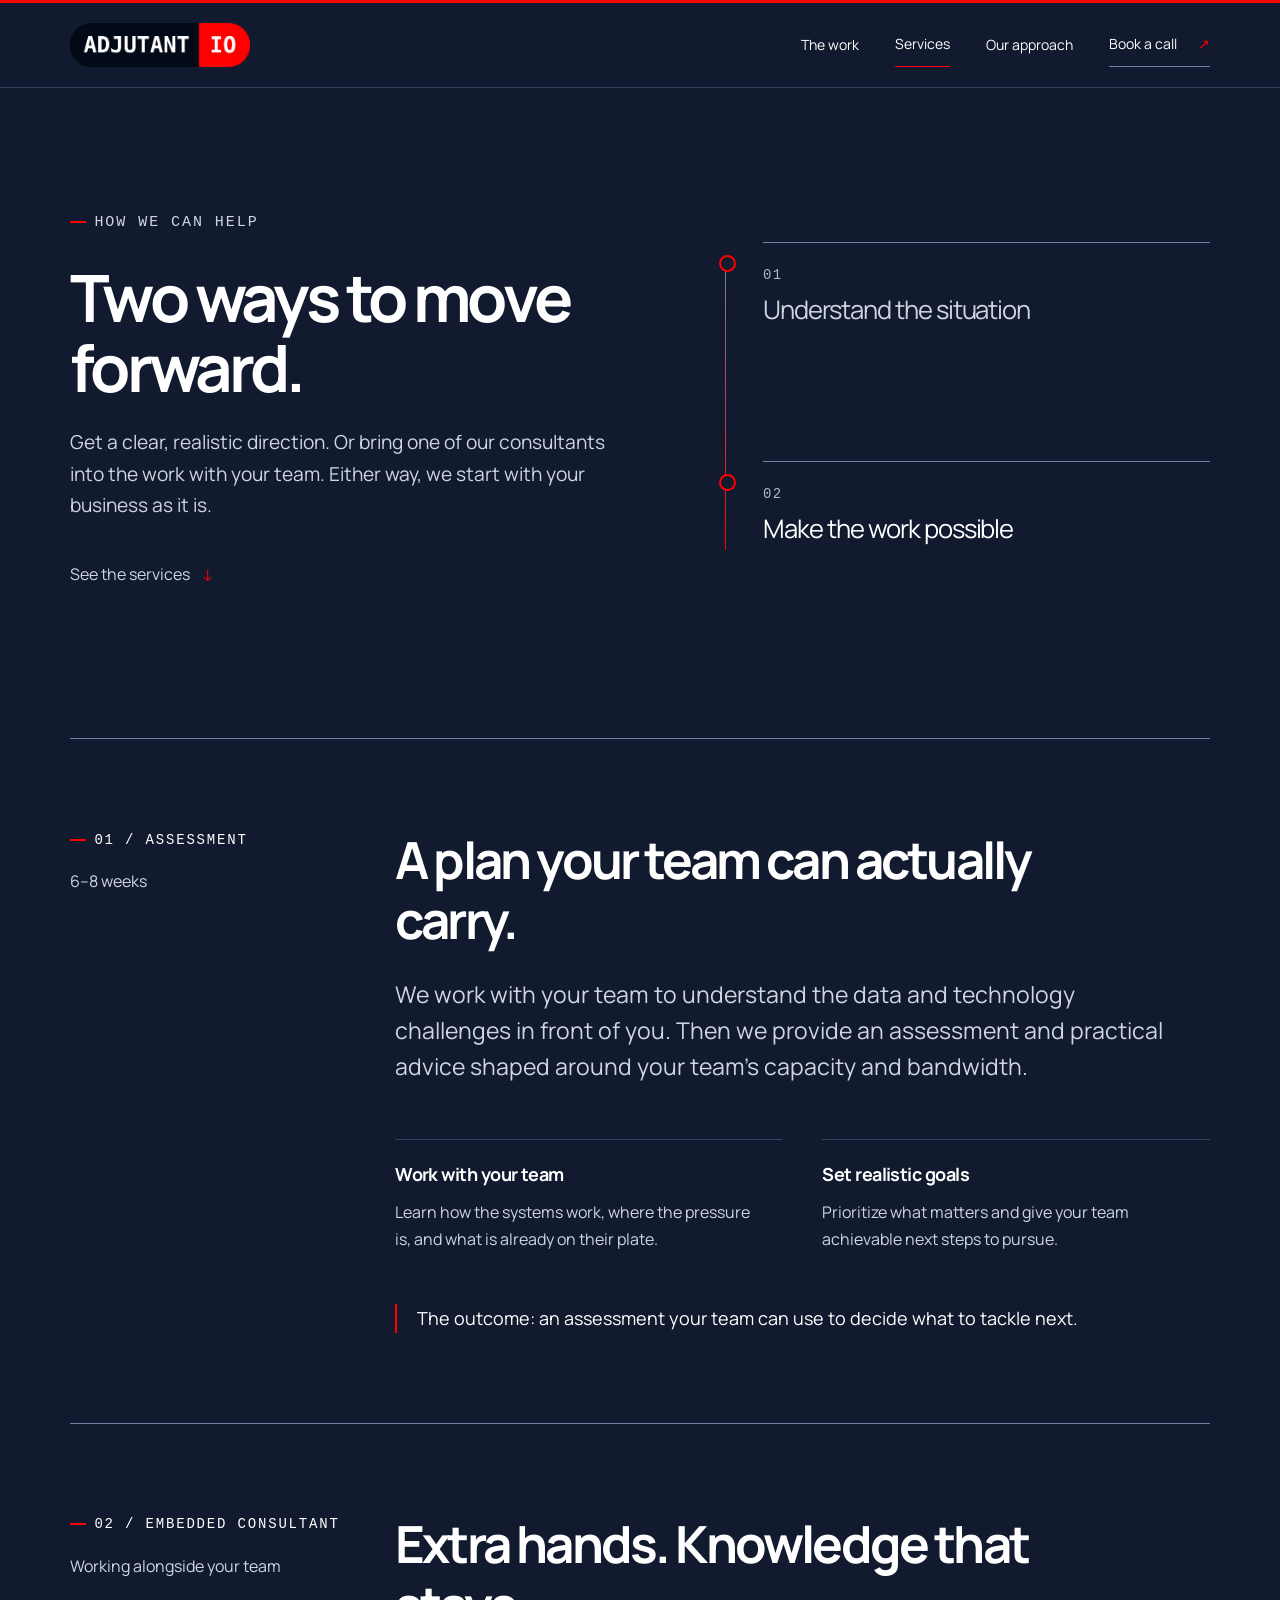
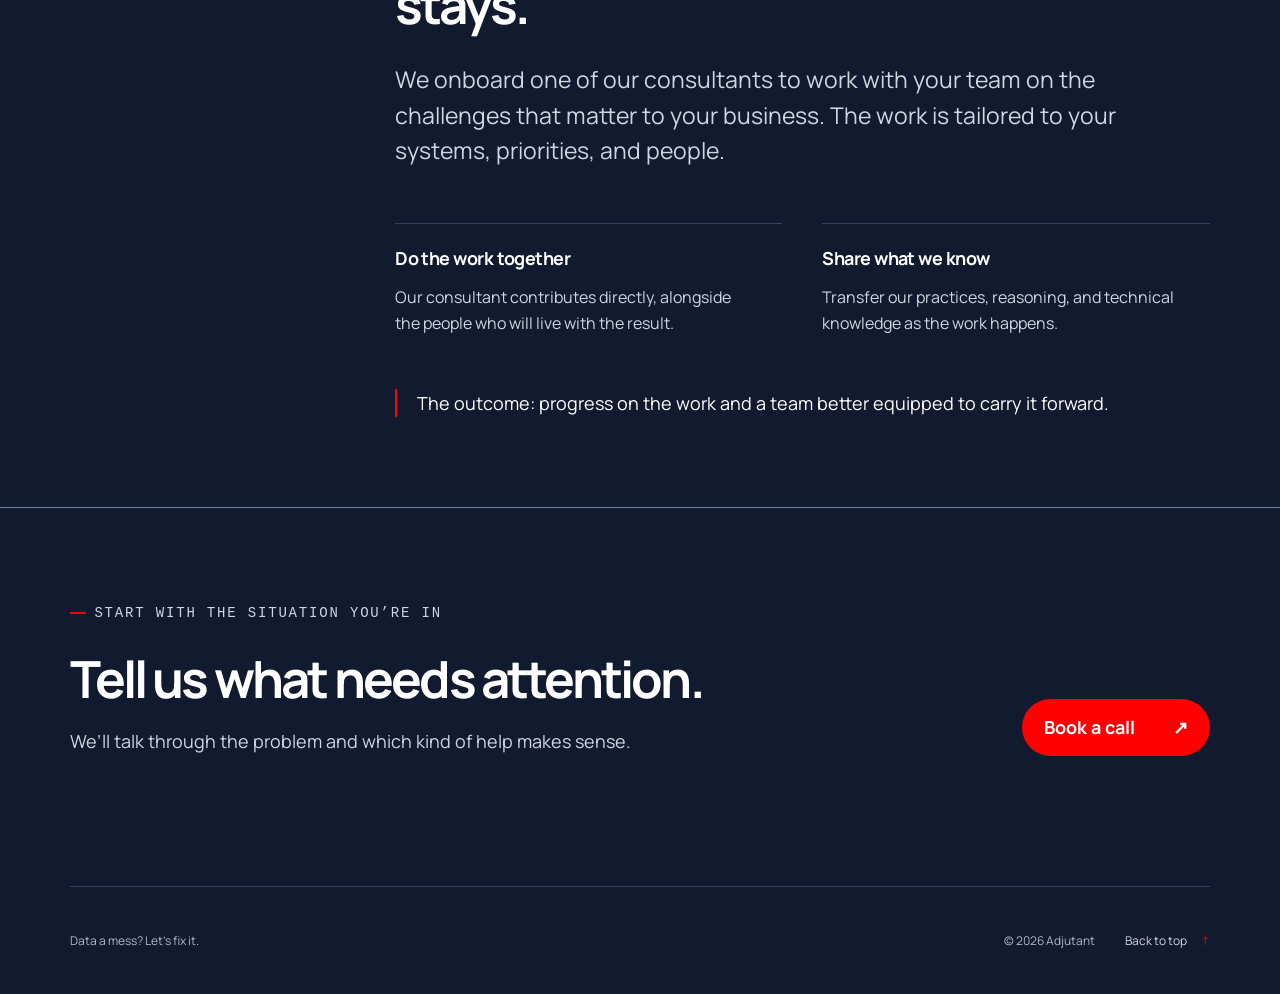
==== services.html @ 5ad57cf8 "Add assessment and embedded consultant services page" ====
<!doctype html>
<html lang="en">
  <head>
    <meta charset="UTF-8" />
    <meta name="viewport" content="width=device-width, initial-scale=1" />
    <meta name="theme-color" content="#1d273f" />
    <title>Services — Adjutant</title>
    <meta
      name="description"
      content="Two ways to work with Adjutant: a 6–8 week assessment grounded in your team's capacity, or an embedded consultant working alongside your team."
    />
    <link rel="canonical" href="https://adjutant.io/services.html" />
    <meta property="og:type" content="website" />
    <meta property="og:url" content="https://adjutant.io/services.html" />
    <meta property="og:title" content="Services — Adjutant" />
    <meta
      property="og:description"
      content="A realistic assessment of what to tackle next, or a consultant working with your team to make the changes."
    />
    <link rel="icon" href="./brand/adjutant-original.png" type="image/png" />
    <link rel="stylesheet" href="./src/styles.css" />
    <script defer src="./src/main.js"></script>
  </head>
  <body id="top" class="services-page">
    <a class="skip-link" href="#main">Skip to content</a>
    <header class="site-header">
      <a class="header-brand" href="./" aria-label="Adjutant — home">
        <img
          src="./brand/adjutant-original.png"
          width="3362"
          height="810"
          alt="Adjutant IO"
        />
      </a>
      <nav aria-label="Main navigation">
        <a href="./#work">The work</a>
        <a href="./services.html" aria-current="page">Services</a>
        <a href="./#approach">Our approach</a>
        <a
          class="header-contact"
          href="https://calendly.com/an-adjutant/imlistening"
          target="_blank"
          rel="noopener noreferrer"
          aria-label="Book a call on Calendly (opens in a new tab)"
          >Book a call <span aria-hidden="true">↗</span></a
        >
      </nav>
    </header>
    <div class="reading-progress" aria-hidden="true"></div>

    <main id="main">
      <section class="services-hero" aria-labelledby="services-heading">
        <div class="services-hero-content">
          <p class="eyebrow"><span class="signal-dash"></span>How we can help</p>
          <h1 id="services-heading">Two ways to move forward.</h1>
          <p class="services-lead">
            Get a clear, realistic direction. Or bring one of our consultants into the work with your
            team. Either way, we start with your business as it is.
          </p>
          <a class="text-link" href="#services">See the services <span aria-hidden="true">↓</span></a>
        </div>
        <div class="services-hero-visual" aria-hidden="true">
          <div class="service-route">
            <div class="route-stop">
              <span class="route-number">01</span>
              <span>Understand the situation</span>
            </div>
            <div class="route-stop">
              <span class="route-number">02</span>
              <span>Make the work possible</span>
            </div>
          </div>
        </div>
      </section>

      <div class="services-list section-shell" id="services">
        <section class="service-entry" aria-labelledby="assessment-heading">
          <div class="service-index">
            <p class="eyebrow"><span class="signal-dash"></span>01 / Assessment</p>
            <p>6–8 weeks</p>
          </div>
          <div class="service-detail">
            <h2 id="assessment-heading">A plan your team can actually carry.</h2>
            <p class="service-summary">
              We work with your team to understand the data and technology challenges in front of
              you. Then we provide an assessment and practical advice shaped around your team’s
              capacity and bandwidth.
            </p>
            <div class="service-points">
              <div>
                <h3>Work with your team</h3>
                <p>Learn how the systems work, where the pressure is, and what is already on their plate.</p>
              </div>
              <div>
                <h3>Set realistic goals</h3>
                <p>Prioritize what matters and give your team achievable next steps to pursue.</p>
              </div>
            </div>
            <p class="service-endnote">The outcome: an assessment your team can use to decide what to tackle next.</p>
          </div>
        </section>

        <section class="service-entry" aria-labelledby="consultant-heading">
          <div class="service-index">
            <p class="eyebrow"><span class="signal-dash"></span>02 / Embedded consultant</p>
            <p>Working alongside your team</p>
          </div>
          <div class="service-detail">
            <h2 id="consultant-heading">Extra hands. Knowledge that stays.</h2>
            <p class="service-summary">
              We onboard one of our consultants to work with your team on the challenges that matter
              to your business. The work is tailored to your systems, priorities, and people.
            </p>
            <div class="service-points">
              <div>
                <h3>Do the work together</h3>
                <p>Our consultant contributes directly, alongside the people who will live with the result.</p>
              </div>
              <div>
                <h3>Share what we know</h3>
                <p>Transfer our practices, reasoning, and technical knowledge as the work happens.</p>
              </div>
            </div>
            <p class="service-endnote">The outcome: progress on the work and a team better equipped to carry it forward.</p>
          </div>
        </section>
      </div>

      <section class="services-contact section-shell" aria-labelledby="services-contact-heading">
        <div>
          <p class="eyebrow"><span class="signal-dash"></span>Start with the situation you’re in</p>
          <h2 id="services-contact-heading">Tell us what needs attention.</h2>
          <p>We’ll talk through the problem and which kind of help makes sense.</p>
        </div>
        <a
          class="button"
          href="https://calendly.com/an-adjutant/imlistening"
          target="_blank"
          rel="noopener noreferrer"
          aria-label="Book a call on Calendly (opens in a new tab)"
          >Book a call <span aria-hidden="true">↗</span></a
        >
      </section>
    </main>

    <footer class="site-footer">
      <p>Data a mess? Let’s fix it.</p>
      <span class="copyright">© <span id="year">2026</span> Adjutant</span
      ><a href="#top" class="back-top">Back to top <span aria-hidden="true">↑</span></a>
    </footer>
  </body>
</html>
---- src/styles.css ----
@font-face {
  font-family: Manrope;
  font-style: normal;
  font-weight: 400;
  font-display: swap;
  src: url('../fonts/manrope-regular.ttf') format('truetype');
}

@font-face {
  font-family: Manrope;
  font-style: normal;
  font-weight: 700 800;
  font-display: swap;
  src: url('../fonts/manrope-bold.ttf') format('truetype');
}

:root {
  color-scheme: dark;
  --ground: #111a2e;
  --well: #081122;
  --surface: #17233b;
  --raised: #202f4b;
  --ink: #ffffff;
  --ink-secondary: #cfd6e2;
  --ink-muted: #aeb9cd;
  --line: #34425d;
  --line-strong: #7181a2;
  --signal: #ff0000;
  --signal-hover: #dc0000;
  --signal-ink: #ffffff;
  --signal-tint: #301e30;
  --signal-border: #ff0000;
  --focus: #ffffff;
  --font-body: Manrope, Arial, sans-serif;
  --font-mono: 'SFMono-Regular', Consolas, 'Liberation Mono', monospace;
  --page-gutter: clamp(24px, 5.5vw, 96px);
  --content-width: 1320px;
  --ease: cubic-bezier(0.25, 0.46, 0.45, 0.94);
}

* {
  box-sizing: border-box;
}
html {
  scroll-behavior: smooth;
  scroll-padding-top: 100px;
}
body {
  margin: 0;
  background: var(--ground);
  color: var(--ink);
  font-family: var(--font-body);
  font-size: 16px;
  line-height: 1.6;
  -webkit-font-smoothing: antialiased;
}
a {
  color: inherit;
  text-decoration: none;
}
button,
input,
textarea {
  font: inherit;
}
button,
a,
summary {
  -webkit-tap-highlight-color: transparent;
}
::selection {
  background: var(--signal-hover);
  color: var(--signal-ink);
}
:focus-visible {
  outline: 2px solid var(--focus);
  outline-offset: 6px;
}
h1,
h2,
h3,
p,
figure {
  margin: 0;
}
h1,
h2,
h3 {
  font-weight: 700;
}
h2 {
  font-size: clamp(30px, 2.7vw, 40px);
  letter-spacing: -0.055em;
  line-height: 1.18;
}
.muted {
  color: var(--ink-muted);
}
.accent {
  color: var(--ink);
}
.mono,
.eyebrow,
figcaption,
.diagram-note {
  font-family: var(--font-mono);
}
.eyebrow {
  font-size: 12px;
  line-height: 1.6;
  text-transform: uppercase;
  letter-spacing: 0.13em;
  color: var(--ink-secondary);
}
.skip-link {
  position: fixed;
  z-index: 30;
  top: 12px;
  left: 12px;
  padding: 12px 20px;
  transform: translateY(-160%);
  background: var(--signal-hover);
  color: var(--signal-ink);
}
.skip-link:focus {
  transform: translateY(0);
}
.site-header {
  position: sticky;
  top: 0;
  z-index: 10;
  height: 88px;
  display: flex;
  justify-content: space-between;
  align-items: center;
  padding: 0 var(--page-gutter);
  background: var(--ground);
  border-top: 3px solid var(--signal);
  border-bottom: 1px solid var(--line);
}
.header-brand {
  display: block;
  width: 180px;
  flex: none;
  line-height: 0;
}
.header-brand img {
  display: block;
  width: 100%;
  height: auto;
}
.site-header nav {
  display: flex;
  align-items: center;
  gap: 36px;
  font-size: 14px;
}
.site-header nav a {
  padding: 10px 0;
  transition: color 0.2s;
}
.site-header nav a:hover {
  color: var(--ink);
  border-bottom-color: var(--signal);
}
.header-contact {
  border-bottom: 1px solid var(--line-strong);
}
.header-contact span {
  margin-left: 18px;
  color: var(--signal);
}
.reading-progress {
  position: fixed;
  top: 87px;
  height: 2px;
  z-index: 11;
  width: 100%;
  transform-origin: left;
  transform: scaleX(0);
  background: var(--signal);
}
.hero {
  position: relative;
  isolation: isolate;
  min-height: min(780px, calc(100svh - 88px));
  display: flex;
  align-items: center;
  overflow: hidden;
}
.hero-content {
  position: relative;
  z-index: 2;
  margin: 50px 0 50px var(--page-gutter);
  width: 52%;
}
.signal-dash {
  display: inline-block;
  width: 16px;
  height: 2px;
  background: var(--signal);
  vertical-align: middle;
  margin-right: 8px;
}
h1 {
  font-size: clamp(38px, 3.35vw, 52px);
  letter-spacing: -0.06em;
  line-height: 1.07;
}
.hero-description {
  display: grid;
  gap: 6px;
  font-size: 18px;
  line-height: 1.7;
  color: var(--ink-secondary);
  margin-top: 24px;
  max-width: 540px;
}
.hero-description strong {
  color: var(--ink);
  font-weight: 700;
}
.hero-actions {
  display: flex;
  align-items: center;
  flex-wrap: wrap;
  gap: 24px;
  margin-top: 32px;
}
.button {
  display: inline-flex;
  align-items: center;
  justify-content: space-between;
  gap: 38px;
  background: var(--signal);
  color: var(--signal-ink);
  font-size: 18px;
  font-weight: 700;
  padding: 14px 22px;
  min-height: 50px;
  border-radius: 999px;
  transition:
    background 0.2s,
    transform 0.25s var(--ease);
}
.button:hover {
  background: var(--signal-hover);
  transform: translateY(-2px);
}
.button span {
  font-size: 18px;
  line-height: 1;
}
.text-link {
  font-size: 16px;
  padding: 12px 0;
  color: var(--ink-secondary);
  transition: color 0.2s;
}
.text-link:hover {
  color: var(--ink);
}
.text-link span {
  margin-left: 12px;
  color: var(--signal);
}
.hero-art {
  position: absolute;
  width: 71%;
  left: 37%;
  top: 0;
  bottom: 0;
  display: flex;
  align-items: center;
  z-index: -1;
}
.hero-art svg {
  width: 100%;
  height: auto;
  overflow: visible;
}
.flow-path {
  stroke: url('#flow-color');
  stroke-width: 1.15;
}
.flow-path.highlight {
  stroke-width: 2;
}
.order-axis {
  stroke: var(--signal-border);
  stroke-dasharray: 2 8;
  opacity: 0.55;
}
.flow-node {
  fill: var(--signal);
}
.section-shell {
  max-width: calc(var(--content-width) + var(--page-gutter) * 2);
  margin-inline: auto;
  padding-inline: var(--page-gutter);
}
.section-marker {
  margin-bottom: 56px;
}
.section-marker .eyebrow {
  color: var(--ink-secondary);
  white-space: nowrap;
  font-size: 16px;
}
.work {
  padding-top: 105px;
}
.section-heading {
  display: flex;
  justify-content: space-between;
  align-items: flex-end;
  gap: 40px;
  margin-bottom: 56px;
}
.section-heading > p {
  color: var(--ink-secondary);
  font-size: 17px;
  line-height: 1.7;
  padding-bottom: 5px;
}
.case-introduction {
  max-width: 940px;
  margin: -8px 0 54px;
  font-size: clamp(23px, 2vw, 30px);
  line-height: 1.4;
  letter-spacing: -0.035em;
  color: var(--ink-secondary);
}
.case-introduction strong {
  color: var(--ink);
}
.case-introduction > span {
  display: block;
}
.case-introduction > span + span {
  margin-top: 14px;
}
.case-index {
  display: grid;
  grid-template-columns: repeat(3, minmax(0, 1fr));
  background: var(--surface);
  border: 1px solid var(--line);
  margin-bottom: 88px;
}
.case-card {
  min-width: 0;
  min-height: 470px;
  display: flex;
  flex-direction: column;
  padding: 34px;
  transition: background 0.25s var(--ease);
}
.case-browser-ready .case-card {
  cursor: pointer;
}
.case-card + .case-card {
  border-left: 1px solid var(--line);
}
.case-card:hover,
.case-card:focus-within {
  background: var(--raised);
}
.case-card[aria-expanded='true'] {
  background: var(--raised);
  box-shadow: inset 0 -3px var(--signal);
}
.case-card .eyebrow {
  font-size: 14px;
}
.case-card .eyebrow span {
  color: var(--line-strong);
  margin-inline: 7px;
}
.case-card h3 {
  min-height: 3.5em;
  margin: 34px 0 22px;
  font-size: clamp(25px, 1.8vw, 30px);
  line-height: 1.16;
  letter-spacing: -0.05em;
}
.case-card > p:not(.eyebrow) {
  max-width: 360px;
  color: var(--ink-secondary);
  font-size: 17px;
  line-height: 1.7;
}
.case-trigger {
  display: none;
  align-items: center;
  justify-content: space-between;
  gap: 24px;
  color: var(--ink);
  font-size: 16px;
}
.case-browser-ready .case-trigger {
  display: inline-flex;
  width: 100%;
  min-height: 52px;
  margin-top: auto;
  padding-top: 20px;
  border-top: 1px solid var(--line-strong);
}
.case-trigger > span:last-child {
  color: var(--signal);
  transition: transform 0.2s var(--ease);
}
.case-card:hover .case-trigger > span:last-child {
  transform: translateY(3px);
}
.case-card[aria-expanded='true'] .case-trigger > span:last-child {
  transform: rotate(180deg);
}
.case-detail-region {
  min-width: 0;
}
.case-browser-ready .case-detail-region {
  display: none;
}
.case-browser-ready .work.case-is-open .case-detail-region {
  display: block;
}
.case-browser-ready .work.case-is-open .case-index {
  margin-bottom: 0;
}
.case-study {
  display: grid;
  grid-template-columns: 0.95fr 1.1fr;
  gap: 9%;
  border-top: 1px solid var(--line);
  padding: 62px 0 70px;
  align-items: center;
}
.case-study[hidden] {
  display: none;
}
.case-copy .eyebrow {
  font-size: 15px;
}
.case-copy .eyebrow span {
  color: var(--line-strong);
  margin: 0 9px;
}
.case-copy h3 {
  font-size: clamp(28px, 2.25vw, 34px);
  letter-spacing: -0.05em;
  line-height: 1.15;
  margin: 20px 0;
}
.case-copy > p:not(.eyebrow) {
  font-size: 17px;
  color: var(--ink-secondary);
  line-height: 1.78;
  max-width: 480px;
}
.outcome {
  display: flex;
  gap: 16px;
  margin-top: 26px;
}
.case-copy > p.case-stakes {
  margin-top: 20px;
  padding-left: 16px;
  border-left: 2px solid var(--signal);
  color: var(--ink);
}
.outage-label {
  margin-top: 12px;
  color: var(--ink);
  font-family: var(--font-mono);
  font-size: 12px;
  text-align: center;
}
.outcome-mark {
  color: var(--signal);
  font-size: 28px;
  line-height: 1.1;
}
.outcome p {
  font-size: 16px;
  line-height: 1.75;
}
.outcome strong {
  font-weight: 700;
  color: var(--ink);
}
details {
  margin-top: 28px;
  max-width: 390px;
}
summary {
  display: flex;
  justify-content: space-between;
  gap: 30px;
  align-items: center;
  width: fit-content;
  list-style: none;
  cursor: pointer;
  font-size: 15px;
  color: var(--ink-secondary);
  min-height: 44px;
  border-bottom: 1px solid var(--line-strong);
}
summary::-webkit-details-marker {
  display: none;
}
summary:hover {
  color: var(--ink);
  border-bottom-color: var(--signal);
}
summary span {
  font-size: 18px;
  transition: transform 0.25s;
}
details[open] summary span {
  transform: rotate(45deg);
}
.field-notes {
  padding-top: 17px;
  font-size: 17px;
  color: var(--ink-secondary);
  line-height: 1.75;
}
.case-copy .field-notes {
  max-width: 420px;
  margin-top: 26px;
  padding-top: 22px;
  border-top: 1px solid var(--line);
}
.field-notes h4 {
  margin: 0 0 15px;
  color: var(--ink);
  font: 14px var(--font-mono);
  letter-spacing: 0.12em;
  text-transform: uppercase;
}
.field-notes p + p {
  margin-top: 12px;
}
.case-visual {
  min-width: 0;
  padding: 28px;
  background: var(--surface);
  border: 1px solid var(--line);
  border-radius: 3px;
}
.case-facts {
  display: grid;
  grid-template-columns: repeat(3, minmax(0, 1fr));
  margin: 0 0 28px;
  padding: 0 0 24px;
  border-bottom: 1px solid var(--line);
}
.case-facts div {
  min-width: 0;
  padding: 0 14px;
}
.case-facts div:first-child {
  padding-left: 0;
}
.case-facts div + div {
  border-left: 1px solid var(--line);
}
.case-facts dt {
  color: var(--ink-muted);
  font: 10px var(--font-mono);
  letter-spacing: 0.05em;
  text-transform: uppercase;
}
.case-facts dd {
  margin: 8px 0 0;
  color: var(--ink);
  font-size: 14px;
  font-weight: 700;
}
figcaption {
  display: flex;
  justify-content: space-between;
  align-items: center;
  gap: 12px;
  color: var(--ink-secondary);
  font-size: 11px;
  letter-spacing: 0.05em;
}
.diagram-note {
  color: var(--ink-muted);
  font-size: 11px;
  margin-top: 28px;
}
.record-flow {
  display: flex;
  align-items: center;
  min-height: 245px;
  gap: 0;
}
.raw-records {
  width: 46%;
  display: flex;
  flex-direction: column;
  gap: 12px;
}
.raw-records code {
  color: var(--ink-secondary);
  font-size: 11px;
  font-family: var(--font-mono);
  border-left: 2px solid var(--line-strong);
  padding: 8px 0 8px 12px;
  background: var(--well);
  white-space: nowrap;
}
.raw-records code:nth-child(2) {
  transform: translateX(-8px);
}
.raw-records code:nth-child(3) {
  transform: translateX(7px);
}
.raw-records code span {
  color: var(--ink-muted);
}
.record-bridge {
  width: 13%;
  display: flex;
  align-items: center;
  color: var(--signal);
}
.record-bridge span {
  height: 1px;
  background: var(--signal-border);
  flex: 1;
}
.record-bridge b {
  font-size: 18px;
  font-weight: 400;
}
.clean-record {
  flex: 1;
  border: 1px solid var(--signal-border);
  background: var(--signal-tint);
  padding: 18px 13px 0;
}
.record-label {
  color: var(--ink);
  font: 11px var(--font-mono);
  letter-spacing: 0.08em;
}
.clean-record > div:not(.record-check) {
  display: flex;
  justify-content: space-between;
  font-size: 11px;
  margin: 16px 0;
  gap: 5px;
}
.clean-record b {
  font-weight: 400;
}
.clean-record > div > span {
  color: var(--ink-secondary);
}
.record-check {
  margin: 0 -13px;
  padding: 11px 8px;
  border-top: 1px solid var(--signal-border);
  color: var(--ink);
  font-size: 10px;
  white-space: nowrap;
}
.record-check span {
  margin-right: 5px;
}
.platform-before {
  display: flex;
  gap: 14px;
  margin-top: 30px;
}
.platform-before > div {
  flex: 1;
  text-align: center;
  font-size: 13px;
}
.platform-before i {
  display: block;
  font: 11px var(--font-mono);
  border: 1px dashed var(--line-strong);
  padding: 13px 4px;
  margin-top: 10px;
  color: var(--ink-muted);
  background: var(--well);
}
.platform-divider {
  display: flex;
  align-items: center;
  gap: 14px;
  width: 65%;
  margin: 22px auto;
  color: var(--signal);
}
.platform-divider span {
  height: 1px;
  flex: 1;
  background: var(--line);
}
.platform-divider b {
  font-weight: 400;
}
.workflow-row {
  display: flex;
  gap: 14px;
}
.workflow-row span {
  flex: 1;
  text-align: center;
  padding: 8px 3px;
  background: var(--raised);
  border: 1px solid var(--line-strong);
  font-size: 11px;
}
.connector-trunk {
  width: 71%;
  height: 23px;
  margin: 0 auto;
  border-left: 1px solid var(--signal-border);
  border-right: 1px solid var(--signal-border);
  border-bottom: 1px solid var(--signal-border);
  position: relative;
}
.connector-trunk::after {
  content: '';
  position: absolute;
  left: 50%;
  height: 35px;
  width: 1px;
  background: var(--signal-border);
  top: 0;
}
.shared-core {
  position: relative;
  display: flex;
  justify-content: center;
  align-items: center;
  gap: 16px;
  background: var(--signal-tint);
  border: 1px solid var(--signal-border);
  margin: 12px 24px 0;
  padding: 15px 8px;
}
.core-symbol {
  color: var(--signal);
  font-size: 28px;
}
.shared-core strong {
  display: block;
  color: var(--ink);
  font-size: 13px;
}
.shared-core div > span {
  font-size: 11px;
  color: var(--ink-secondary);
}
.bottleneck {
  margin: 25px 0 28px;
}
.load-sources {
  display: flex;
  justify-content: space-around;
  font-size: 12px;
  color: var(--ink-secondary);
}
.load-lines {
  border: 1px solid var(--line-strong);
  border-top: 0;
  height: 17px;
  width: 70%;
  margin: 8px auto 16px;
  position: relative;
}
.load-lines::after {
  content: '';
  position: absolute;
  height: 30px;
  left: 50%;
  top: -5px;
  border-left: 1px solid var(--line-strong);
}
.database-node {
  background: var(--well);
  border: 1px dashed var(--line-strong);
  padding: 12px;
  text-align: center;
  font-size: 12px;
  margin: 0 45px;
}
.database-node span {
  margin-right: 8px;
  color: var(--ink-muted);
}
.separated-loads {
  display: grid;
  grid-template-columns: 1fr 30px 1fr;
  align-items: center;
  border-top: 1px solid var(--line);
  padding-top: 24px;
}
.lane-label {
  display: block;
  font: 11px var(--font-mono);
  text-align: center;
  margin-bottom: 12px;
}
.lane-node {
  background: var(--raised);
  border: 1px solid var(--line-strong);
  padding: 11px 5px;
  text-align: center;
  font-size: 11px;
}
.lane-accent {
  border-color: var(--signal-border);
  background: var(--signal-tint);
  color: var(--ink);
}
.lane-rule {
  text-align: center;
  font-size: 13px;
  height: 24px;
}
.data-feed {
  color: var(--signal);
  text-align: center;
  margin-top: 26px;
}
.approach {
  padding-top: 85px;
  padding-bottom: 95px;
}
.process {
  display: grid;
  grid-template-columns: repeat(4, 1fr);
  gap: 34px;
  list-style: none;
  padding: 0;
  margin: 64px 0 0;
}
.process li {
  position: relative;
  min-width: 0;
  padding-top: 28px;
  border-top: 1px solid var(--line-strong);
}
.process li::before {
  content: '';
  width: 5px;
  height: 5px;
  background: var(--signal);
  position: absolute;
  top: -3px;
  left: 0;
}
.step-number {
  font: 12px var(--font-mono);
  color: var(--ink);
}
.process h3 {
  max-width: 250px;
  font-size: 19px;
  line-height: 1.3;
  letter-spacing: -0.03em;
  margin: 18px 0 12px;
}
.process p {
  font-size: 17px;
  line-height: 1.7;
  color: var(--ink-secondary);
  max-width: 270px;
}
.contact {
  position: relative;
  display: flex;
  align-items: center;
  justify-content: space-between;
  padding-top: 30px;
  padding-bottom: 100px;
  overflow: hidden;
}
.contact-copy {
  z-index: 1;
}
.contact .eyebrow {
  font-size: 16px;
}
.contact h2 {
  font-size: clamp(36px, 4vw, 60px);
  line-height: 1.08;
  margin: 27px 0;
}
.contact h2 > span {
  color: var(--signal);
}
.contact-copy > p:not(.eyebrow) {
  color: var(--ink-secondary);
  font-size: 17px;
  margin-bottom: 30px;
}
.contact-art {
  width: 37%;
  aspect-ratio: 1;
  position: relative;
  margin-right: -5%;
}
.contact-art span {
  display: block;
  position: absolute;
  inset: 0;
  border: 1px solid var(--line);
  border-radius: 50%;
}
.contact-art span:nth-child(2) {
  inset: 8%;
}
.contact-art span:nth-child(3) {
  inset: 16%;
}
.contact-art span:nth-child(4) {
  inset: 24%;
  border-color: var(--line-strong);
}
.contact-art span:nth-child(5) {
  inset: 32%;
}
.contact-art span:nth-child(6) {
  inset: 40%;
}
.contact-art svg {
  position: absolute;
  width: 42%;
  left: 29%;
  top: 29%;
  fill: none;
  stroke: var(--signal);
  stroke-width: 1.2;
}
.booking-details {
  max-width: 420px;
  font-size: 12px;
  color: var(--ink-secondary);
  margin-top: 16px;
}
.booking-details a {
  text-decoration: underline;
  text-underline-offset: 4px;
}
.site-footer {
  border-top: 1px solid var(--line);
  margin: 0 var(--page-gutter);
  padding: 32px 0;
  display: flex;
  align-items: center;
  gap: 30px;
}
.site-footer p {
  font-size: 12px;
  color: var(--ink-muted);
  white-space: nowrap;
}
.copyright {
  font-size: 12px;
  color: var(--ink-muted);
  margin-left: auto;
}
.back-top {
  font-size: 12px;
  color: var(--ink-secondary);
  padding: 12px 0;
}
.back-top span {
  margin-left: 12px;
  color: var(--signal);
}

/* Services page */
.site-header nav a[aria-current='page'] {
  color: var(--ink);
  border-bottom: 1px solid var(--signal);
}
.services-hero {
  min-height: min(650px, calc(100svh - 88px));
  display: grid;
  grid-template-columns: minmax(0, 1.05fr) minmax(350px, 0.95fr);
  align-items: center;
  gap: clamp(40px, 6vw, 110px);
  padding: 80px var(--page-gutter) 95px;
  overflow: hidden;
}
.services-hero-content {
  max-width: 660px;
  margin-left: max(0px, calc((100vw - var(--content-width) - var(--page-gutter) * 2) / 2));
}
.services-hero .eyebrow {
  font-size: 15px;
}
.services-hero h1 {
  max-width: 660px;
  font-size: clamp(48px, 5.1vw, 78px);
  margin: 28px 0 24px;
}
.services-lead {
  max-width: 560px;
  color: var(--ink-secondary);
  font-size: clamp(18px, 1.5vw, 22px);
  line-height: 1.65;
}
.services-hero .text-link {
  display: inline-flex;
  margin-top: 28px;
}
.services-hero-visual {
  width: 100%;
  max-width: 530px;
  margin-left: auto;
  padding: 50px 0;
}
.service-route {
  position: relative;
  display: grid;
  gap: 110px;
  padding-left: 58px;
}
.service-route::before {
  content: '';
  position: absolute;
  left: 20px;
  top: 19px;
  bottom: 19px;
  width: 1px;
  background: linear-gradient(var(--line-strong), var(--signal));
}
.route-stop {
  position: relative;
  display: grid;
  gap: 10px;
  padding: 24px 0;
  border-top: 1px solid var(--line-strong);
  color: var(--ink-secondary);
  font-size: clamp(20px, 2vw, 28px);
  line-height: 1.3;
  letter-spacing: -0.04em;
}
.route-stop::before {
  content: '';
  position: absolute;
  left: -44px;
  top: 12px;
  width: 13px;
  height: 13px;
  border-radius: 50%;
  border: 2px solid var(--signal);
  background: var(--ground);
}
.route-stop:last-child {
  color: var(--ink);
}
.route-number {
  color: var(--ink-muted);
  font: 14px var(--font-mono);
  letter-spacing: 0.1em;
}
.services-list {
  scroll-margin-top: 88px;
}
.service-entry {
  display: grid;
  grid-template-columns: minmax(190px, 0.32fr) minmax(0, 1fr);
  gap: clamp(40px, 5vw, 96px);
  padding: clamp(72px, 7vw, 110px) 0;
  border-top: 1px solid var(--line-strong);
}
.service-index .eyebrow {
  color: var(--ink);
  font-size: 14px;
  white-space: nowrap;
}
.service-index > p:last-child {
  margin-top: 18px;
  color: var(--ink-secondary);
  font-size: 16px;
}
.service-detail h2 {
  max-width: 720px;
  font-size: clamp(36px, 4vw, 60px);
}
.service-summary {
  max-width: 790px;
  margin-top: 28px;
  color: var(--ink-secondary);
  font-size: clamp(19px, 1.8vw, 25px);
  line-height: 1.55;
}
.service-points {
  display: grid;
  grid-template-columns: repeat(2, minmax(0, 1fr));
  gap: 40px;
  margin-top: 54px;
}
.service-points > div {
  padding-top: 20px;
  border-top: 1px solid var(--line);
}
.service-points h3 {
  font-size: 18px;
  letter-spacing: -0.03em;
}
.service-points p {
  max-width: 360px;
  margin-top: 11px;
  color: var(--ink-secondary);
  font-size: 16px;
  line-height: 1.65;
}
.service-endnote {
  max-width: 790px;
  margin-top: 52px;
  padding-left: 20px;
  border-left: 2px solid var(--signal);
  font-size: 18px;
  line-height: 1.6;
}
.services-contact {
  display: flex;
  justify-content: space-between;
  align-items: end;
  gap: 48px;
  padding-top: 94px;
  padding-bottom: 130px;
  border-top: 1px solid var(--line-strong);
}
.services-contact .eyebrow {
  font-size: 14px;
}
.services-contact h2 {
  max-width: 700px;
  margin-top: 24px;
  font-size: clamp(38px, 4vw, 60px);
}
.services-contact p:not(.eyebrow) {
  margin-top: 18px;
  color: var(--ink-secondary);
  font-size: 18px;
}
.services-contact .button {
  flex: none;
}

@media (prefers-reduced-motion: no-preference) {
  .services-hero-content > * {
    animation: arrive 0.75s var(--ease) both;
  }
  .services-hero-content > :nth-child(2) {
    animation-delay: 0.08s;
  }
  .services-hero-content > :nth-child(3) {
    animation-delay: 0.16s;
  }
  .services-hero-content > :nth-child(4) {
    animation-delay: 0.24s;
  }
  .route-stop {
    animation: arrive 0.75s var(--ease) both;
  }
  .route-stop:last-child {
    animation-delay: 0.18s;
  }
  .hero-content > * {
    animation: arrive 0.75s var(--ease) both;
  }
  .hero-content > :nth-child(2) {
    animation-delay: 0.08s;
  }
  .hero-content > :nth-child(3) {
    animation-delay: 0.16s;
  }
  .hero-content > :nth-child(4) {
    animation-delay: 0.24s;
  }
  .hero-content > :nth-child(5) {
    animation-delay: 0.32s;
  }
  .flow-path {
    stroke-dasharray: 1800;
    stroke-dashoffset: 1800;
    animation: trace 2s var(--ease) forwards;
    animation-delay: var(--flow-delay);
  }
  .case-browser-ready .case-study:not([hidden]) {
    animation: case-reveal 0.45s var(--ease) both;
  }
  details[open] .field-notes {
    animation: arrive 0.25s var(--ease);
  }
  @keyframes arrive {
    from {
      opacity: 0;
      transform: translateY(12px);
    }
    to {
      opacity: 1;
      transform: translateY(0);
    }
  }
  @keyframes trace {
    to {
      stroke-dashoffset: 0;
    }
  }
  @keyframes case-reveal {
    from {
      opacity: 0;
      transform: translateY(20px);
    }
    to {
      opacity: 1;
      transform: translateY(0);
    }
  }
}

@media (min-width: 1700px) {
  .hero-content {
    margin-left: max(var(--page-gutter), calc((100vw - var(--content-width)) / 2));
  }
}

@media (max-width: 1050px) {
  .services-hero {
    grid-template-columns: minmax(0, 1fr) minmax(260px, 0.7fr);
    gap: 30px;
  }
  .services-hero h1 {
    font-size: clamp(44px, 5.8vw, 64px);
  }
  .hero {
    min-height: 710px;
  }
  .hero-art {
    left: 37%;
    width: 85%;
  }
  .hero-actions {
    gap: 12px;
  }
  .hero-content {
    width: 62%;
  }
  .case-card {
    min-height: 500px;
    padding: 27px 24px;
  }
  .case-study {
    gap: 5%;
    grid-template-columns: 0.9fr 1.1fr;
  }
  .case-visual {
    padding: 22px 16px;
  }
  .clean-record {
    padding-inline: 9px;
  }
  .record-check {
    margin-inline: -9px;
    font-size: 10px;
  }
  .raw-records code {
    font-size: 11px;
  }
  .process {
    gap: 22px;
  }
}

@media (max-width: 760px) {
  .services-hero {
    min-height: auto;
    grid-template-columns: 1fr;
    gap: 60px;
    padding-top: 65px;
    padding-bottom: 80px;
  }
  .services-hero-content {
    margin-left: 0;
  }
  .services-hero h1 {
    font-size: clamp(42px, 9vw, 58px);
  }
  .services-hero-visual {
    max-width: none;
    padding: 0;
  }
  .service-route {
    gap: 45px;
  }
  .service-entry {
    grid-template-columns: 1fr;
    gap: 26px;
    padding: 65px 0;
  }
  .service-detail h2 {
    font-size: clamp(35px, 8vw, 50px);
  }
  .service-points {
    gap: 24px;
  }
  .services-contact {
    align-items: start;
    flex-direction: column;
    padding-top: 65px;
    padding-bottom: 85px;
  }
  html {
    scroll-padding-top: 82px;
  }
  .site-header {
    height: 72px;
  }
  .reading-progress {
    top: 71px;
  }
  .site-header nav {
    gap: 20px;
    font-size: 13px;
  }
  .header-brand {
    width: 140px;
  }
  .site-header nav > a:not(.header-contact) {
    display: none;
  }
  .hero {
    min-height: 760px;
    align-items: flex-start;
  }
  .hero-content {
    margin-top: 40px;
    margin-bottom: 250px;
    width: calc(100% - var(--page-gutter) * 2);
  }
  h1 {
    font-size: clamp(32px, 7.8vw, 38px);
  }
  .hero-description {
    font-size: 18px;
    line-height: 1.72;
    margin-top: 20px;
  }
  .hero-actions {
    margin-top: 26px;
    gap: 18px;
  }
  .hero .text-link {
    font-size: 16px;
  }
  .hero-art {
    width: 95%;
    height: 320px;
    left: 18%;
    top: auto;
    bottom: 25px;
    opacity: 0.85;
  }
  .hero-art svg {
    height: 100%;
  }
  .section-marker {
    margin-bottom: 35px;
  }
  .work {
    padding-top: 65px;
  }
  .section-heading {
    display: block;
    margin-bottom: 36px;
  }
  .section-heading > p {
    margin-top: 22px;
  }
  .case-introduction {
    margin-bottom: 36px;
  }
  .case-index {
    grid-template-columns: 1fr;
    margin-bottom: 54px;
  }
  .case-card {
    min-height: 0;
    padding: 26px 24px 22px;
  }
  .case-card .eyebrow {
    letter-spacing: 0.05em;
  }
  .case-card + .case-card {
    border-left: 0;
    border-top: 1px solid var(--line);
  }
  .case-card h3 {
    min-height: 0;
    margin-block: 22px 14px;
    font-size: 26px;
  }
  .case-card > p:not(.eyebrow) {
    margin-bottom: 26px;
  }
  .case-browser-ready .case-trigger {
    min-height: 48px;
    padding-top: 16px;
  }
  .case-study {
    grid-template-columns: 1fr;
    padding: 38px 0 46px;
    gap: 34px;
  }
  .case-copy h3 {
    font-size: 30px;
  }
  .case-copy > p:not(.eyebrow) {
    max-width: 500px;
  }
  .case-visual {
    padding: 25px 22px;
  }
  .case-facts {
    gap: 0;
  }
  .case-facts div {
    padding-inline: 10px;
  }
  .case-facts dd {
    font-size: 13px;
  }
  .record-flow {
    min-height: 240px;
  }
  .raw-records code {
    font-size: 11px;
  }
  .clean-record > div:not(.record-check) {
    font-size: 11px;
  }
  .record-check {
    font-size: 10px;
    white-space: normal;
  }
  .diagram-note {
    font-size: 11px;
  }
  .approach {
    padding-top: 45px;
    padding-bottom: 48px;
  }
  .process {
    grid-template-columns: 1fr 1fr;
    gap: 34px 24px;
    margin-top: 44px;
  }
  .process h3 {
    font-size: 19px;
  }
  .process p {
    font-size: 17px;
  }
  .contact {
    padding-top: 10px;
    padding-bottom: 62px;
  }
  .contact h2 {
    font-size: clamp(36px, 8.7vw, 63px);
  }
  .contact .eyebrow {
    font-size: 16px;
    letter-spacing: 0.08em;
  }
  .contact-art {
    position: absolute;
    width: 60%;
    right: -30%;
    bottom: 10px;
    opacity: 0.45;
  }
  .site-footer {
    flex-wrap: wrap;
    gap: 15px 24px;
    padding: 26px 0;
  }
  .copyright {
    margin-left: 0;
  }
  .back-top {
    margin-left: auto;
  }
}

@media (max-width: 380px) {
  :root {
    --page-gutter: 20px;
  }
  .hero-actions {
    gap: 10px;
  }
  .hero .text-link {
    font-size: 16px;
  }
  .button {
    gap: 22px;
    padding-inline: 17px;
  }
  .case-visual {
    padding-inline: 14px;
  }
  figcaption {
    font-size: 10px;
  }
  .raw-records code {
    font-size: 10px;
    padding-left: 7px;
  }
  .clean-record > div:not(.record-check) {
    font-size: 10px;
  }
  .record-label {
    font-size: 10px;
  }
  .shared-core {
    margin-inline: 8px;
  }
  .database-node {
    margin-inline: 22px;
  }
}

@media (prefers-reduced-motion: reduce) {
  html {
    scroll-behavior: auto;
  }
  *,
  *::before,
  *::after {
    animation: none !important;
    transition: none !important;
  }
}

/* Keep technical annotations compact without dropping below a readable floor. */
figcaption,
.record-label,
.record-check,
.lane-label,
.shared-core div > span,
.diagram-note,
.raw-records code {
  font-size: 11px;
}

@media (max-width: 480px) {
  .record-flow {
    flex-direction: column;
    align-items: stretch;
    margin-top: 24px;
  }
  .raw-records {
    width: 100%;
    display: grid;
    grid-template-columns: 1fr 1fr;
    gap: 10px;
  }
  .raw-records code {
    padding: 10px 5px;
  }
  .raw-records code:nth-child(n) {
    transform: none;
  }
  .record-bridge {
    align-self: center;
    transform: rotate(90deg);
    height: 38px;
    width: 36px;
  }
  .clean-record {
    padding: 16px 16px 0;
  }
  .clean-record > div:not(.record-check) {
    font-size: 11px;
    margin-block: 10px;
  }
  .record-check {
    margin-inline: -16px;
    padding-inline: 16px;
  }
  .case-visual figcaption {
    flex-wrap: wrap;
  }
  .case-visual figcaption span:last-child {
    margin-left: auto;
    text-align: right;
  }
  .workflow-row span,
  .lane-node {
    font-size: 11px;
  }
  .process p {
    font-size: 17px;
  }
}

@media (max-width: 600px) {
  .service-points {
    grid-template-columns: 1fr;
    margin-top: 40px;
  }
  .service-endnote {
    margin-top: 40px;
  }
  .process {
    grid-template-columns: 1fr;
    gap: 28px;
    margin-top: 36px;
  }
  .process li {
    padding-top: 22px;
  }
  .process h3 {
    margin: 14px 0 8px;
  }
  .process p {
    max-width: none;
  }
  .contact .eyebrow {
    font-size: 13px;
    letter-spacing: 0.05em;
    white-space: nowrap;
  }
}

@media (max-width: 760px) and (max-height: 740px) {
  .hero {
    min-height: calc(100svh - 72px);
  }
  .hero-content {
    margin-top: 25px;
    margin-bottom: 150px;
  }
  h1 {
    font-size: 32px;
  }
  .hero-description {
    margin-top: 16px;
  }
  .hero-actions {
    margin-top: 20px;
  }
  .hero-art {
    height: 140px;
    bottom: 45px;
  }
}
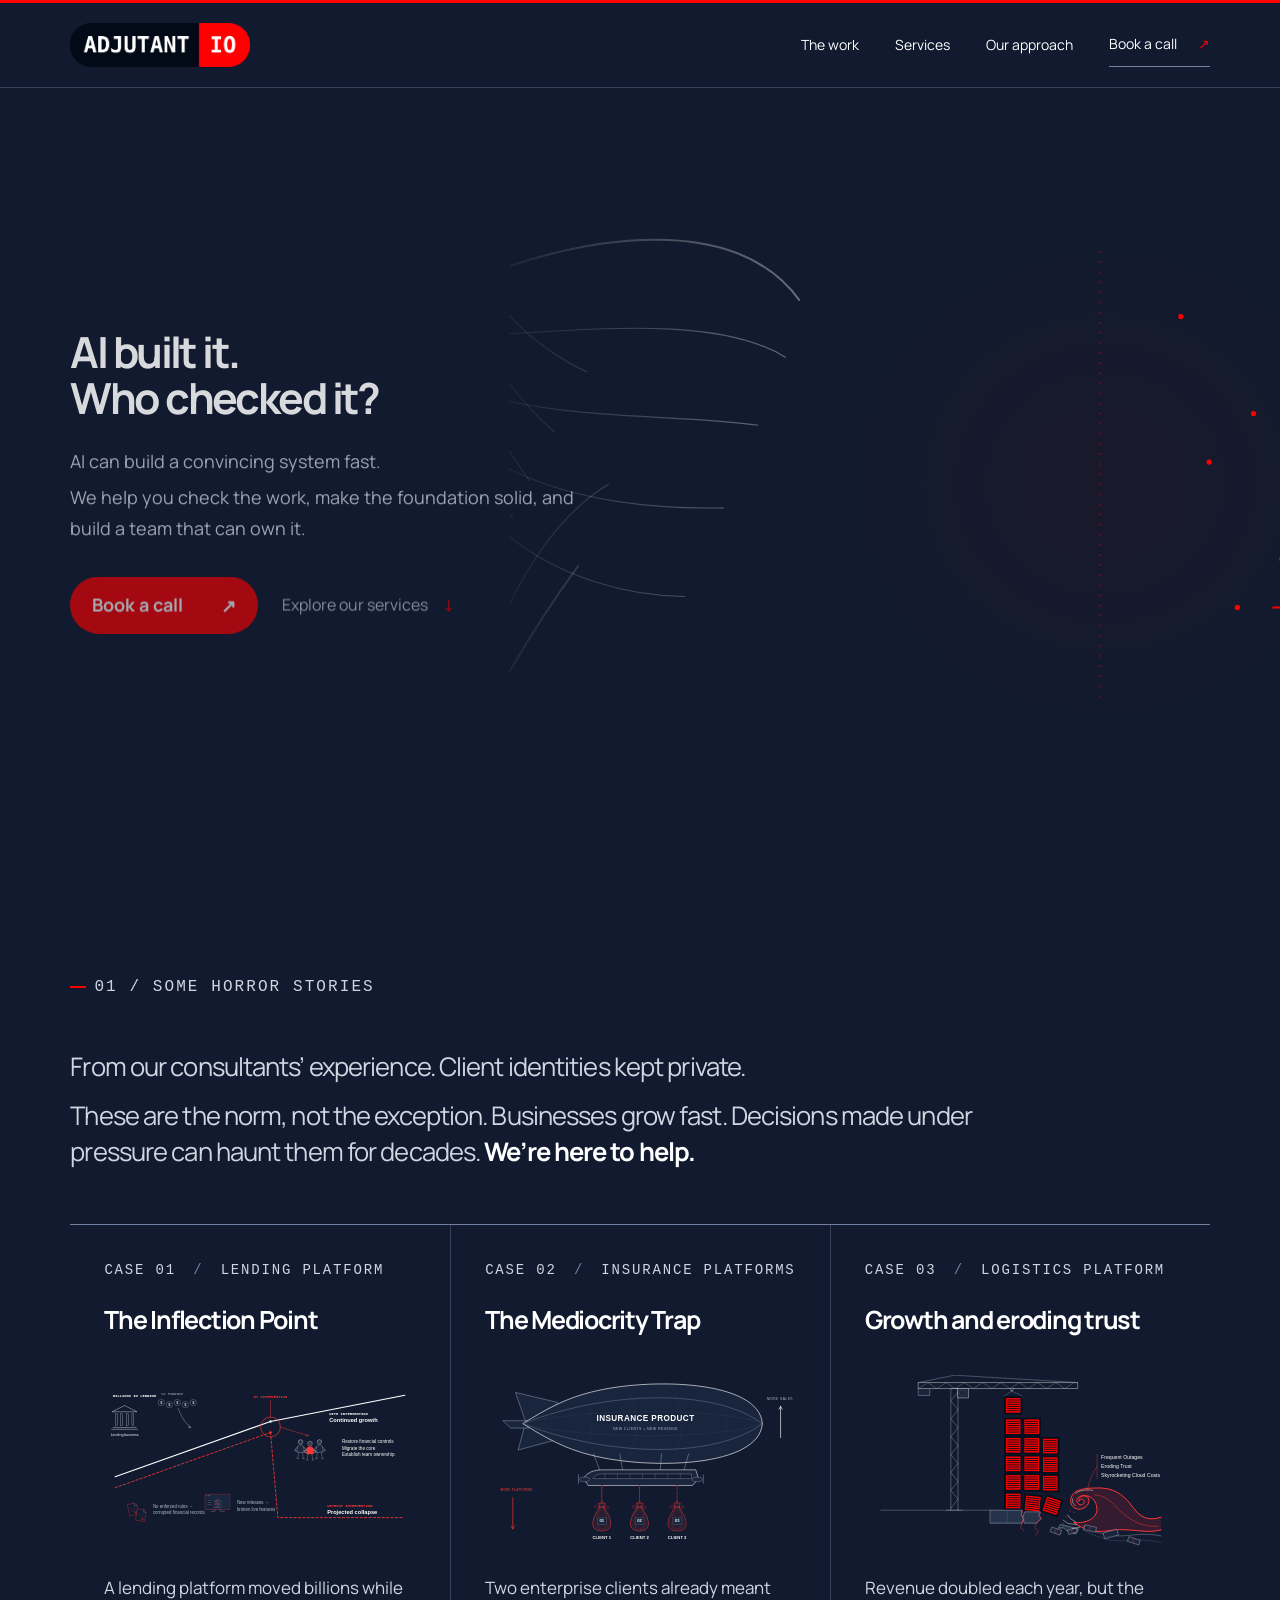
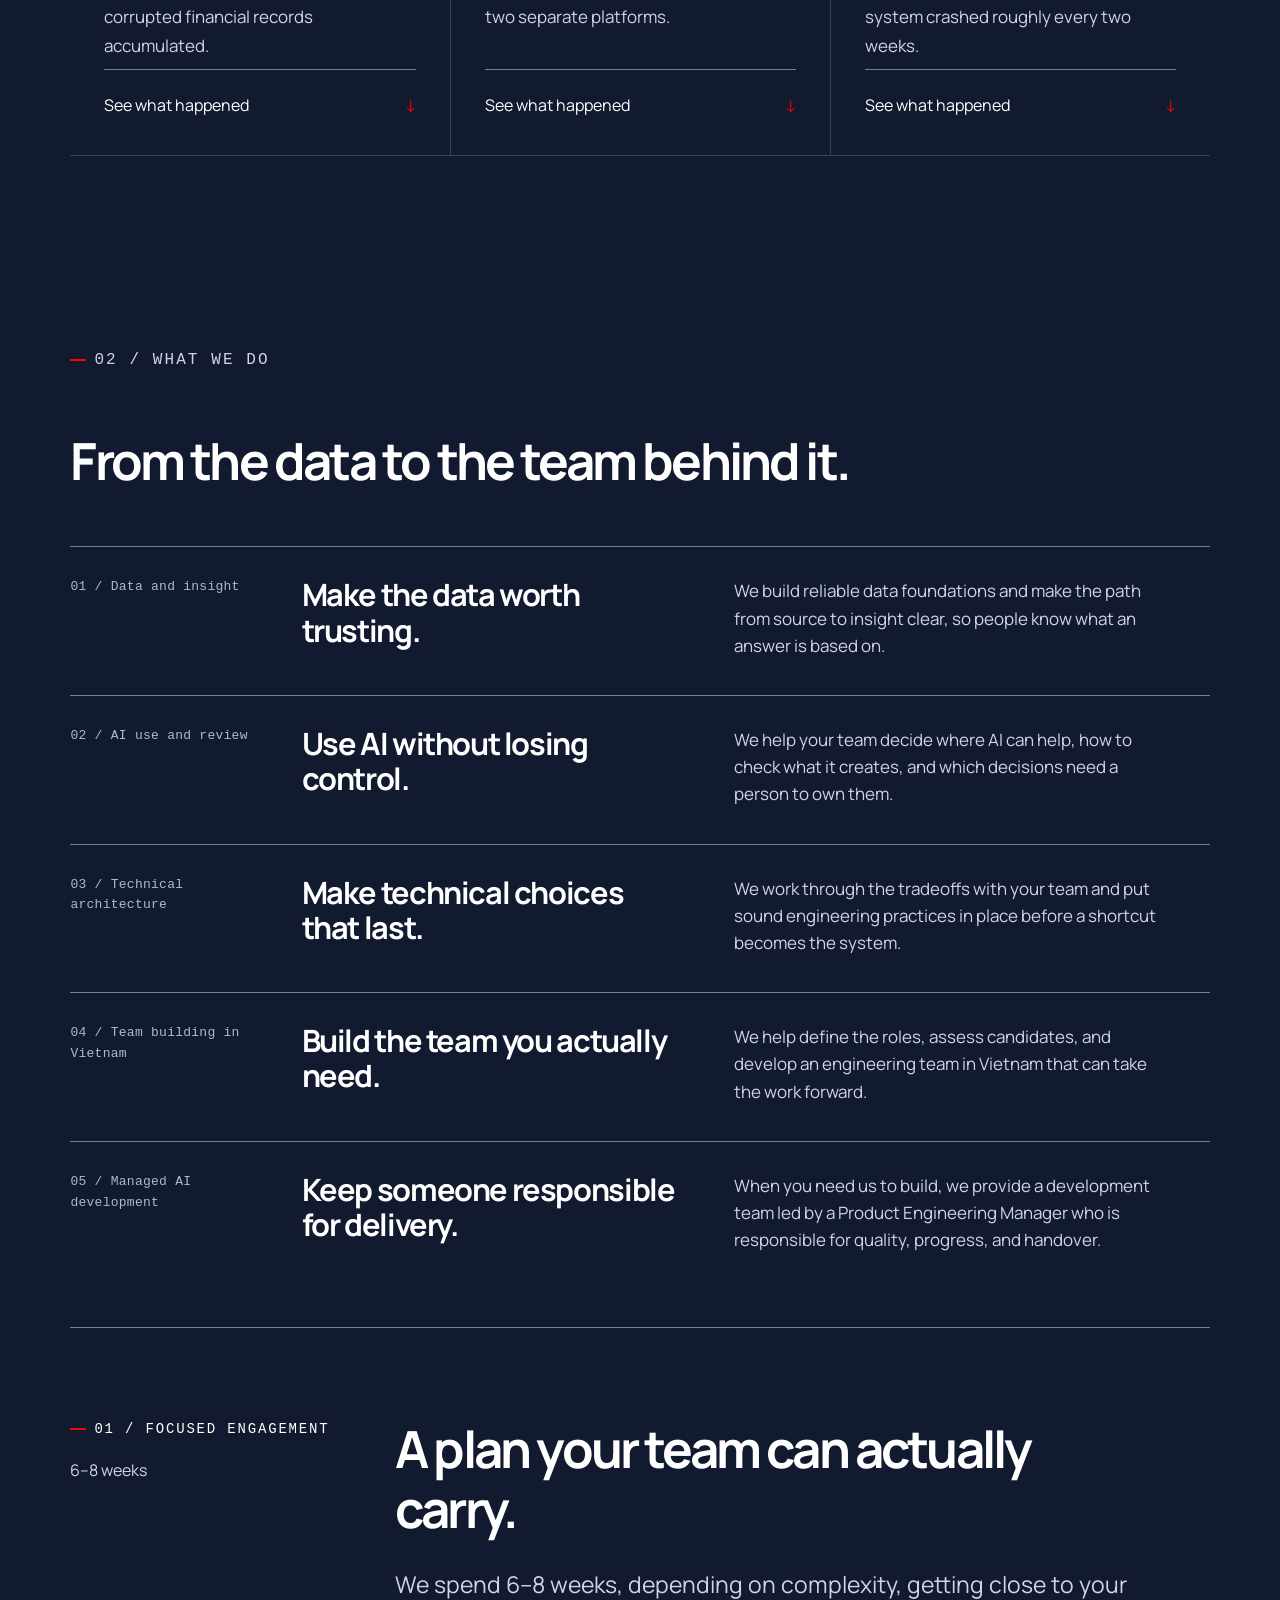
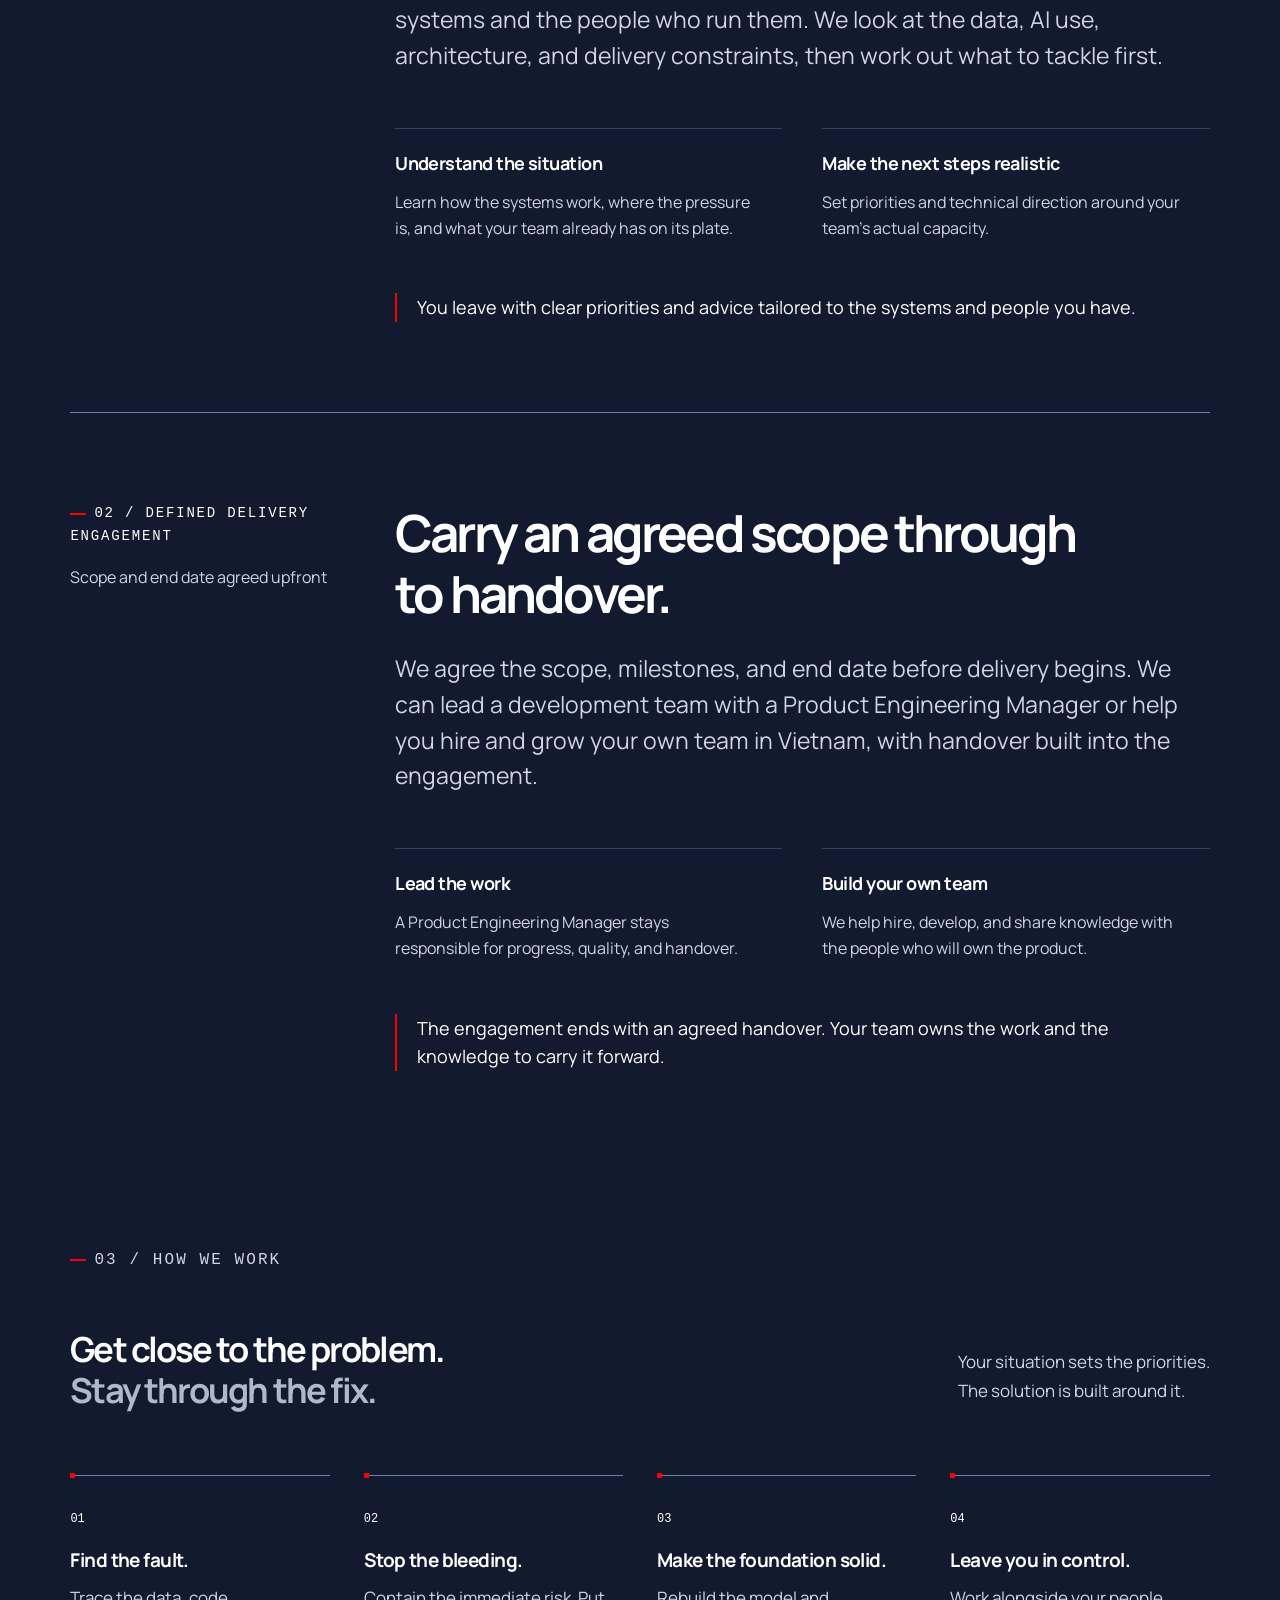
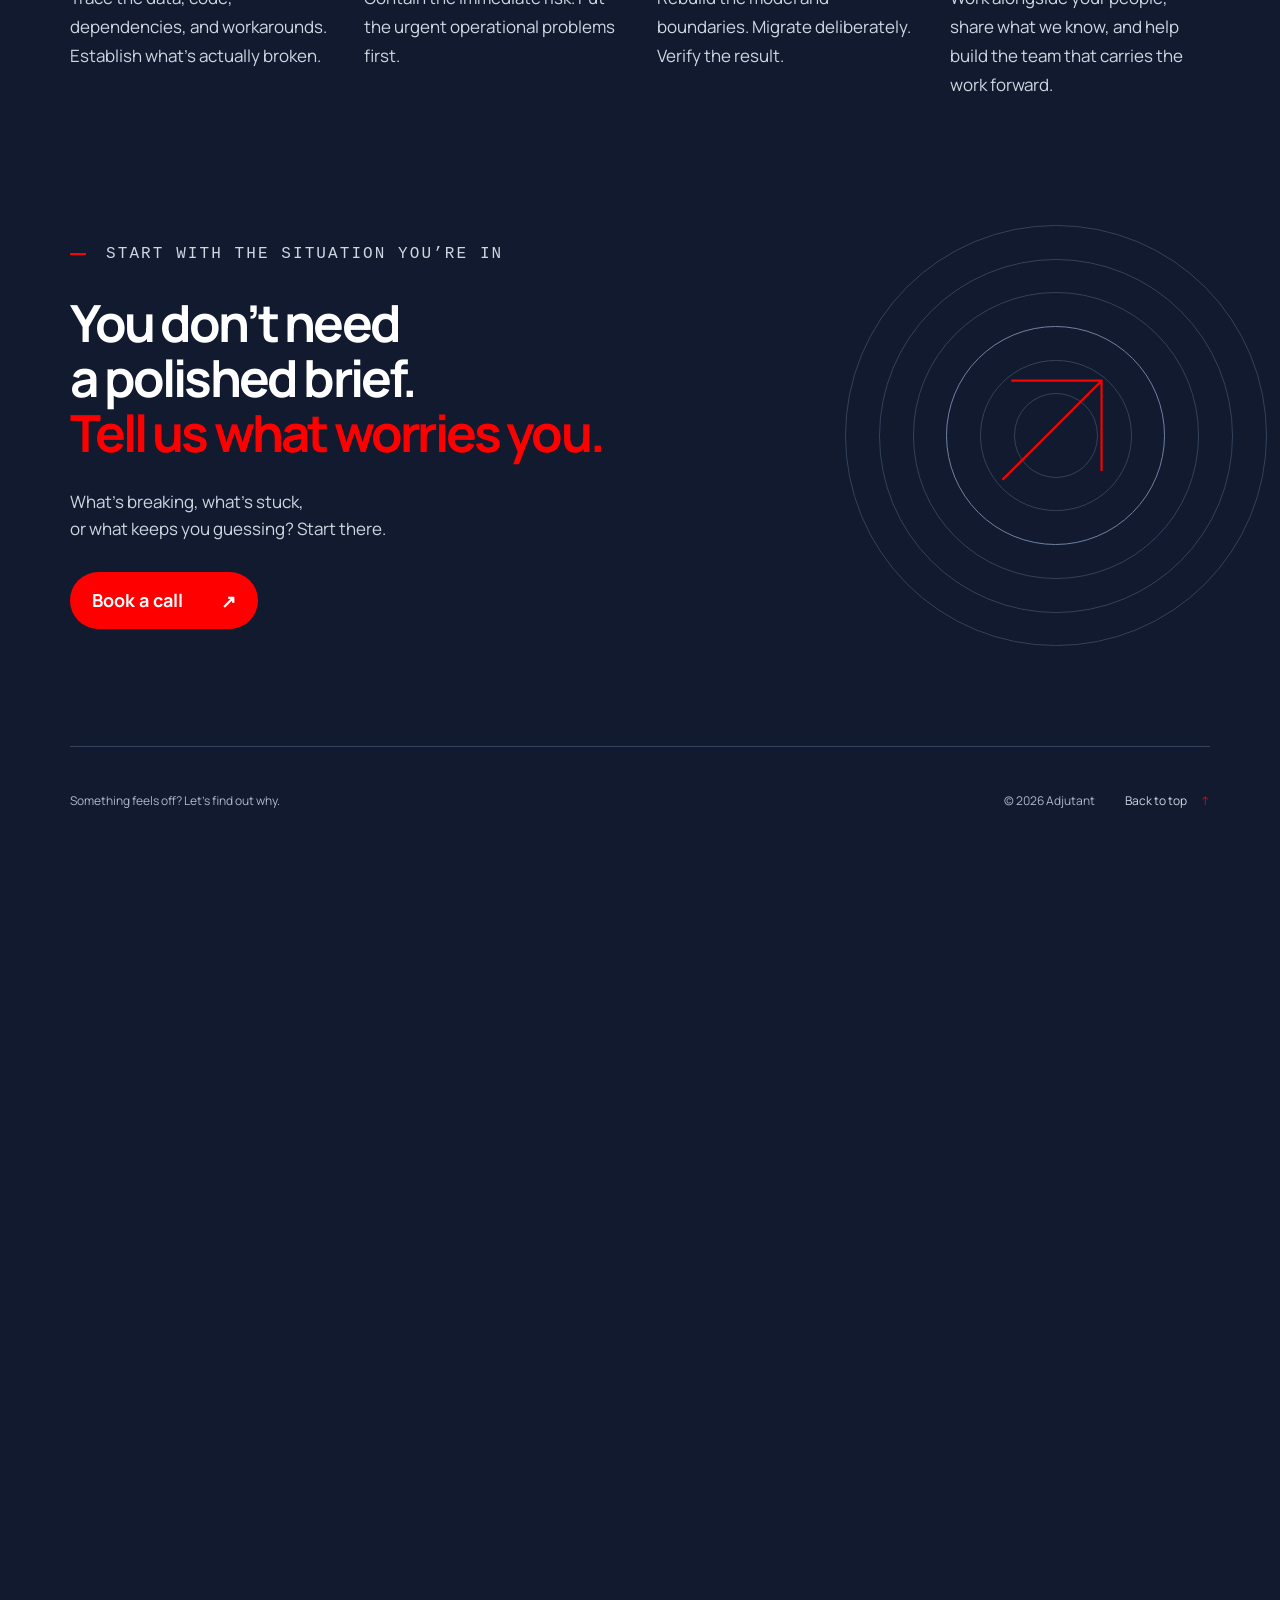
==== commit 74a4693e: "Publish selected case studies and illustrations" ====
--- a/services.html
+++ b/services.html
@@ -3,150 +3,11 @@
   <head>
     <meta charset="UTF-8" />
     <meta name="viewport" content="width=device-width, initial-scale=1" />
-    <meta name="theme-color" content="#1d273f" />
+    <meta http-equiv="refresh" content="0; url=./#services" />
+    <link rel="canonical" href="https://adjutant.io/" />
     <title>Services — Adjutant</title>
-    <meta
-      name="description"
-      content="Two ways to work with Adjutant: a 6–8 week assessment grounded in your team's capacity, or an embedded consultant working alongside your team."
-    />
-    <link rel="canonical" href="https://adjutant.io/services.html" />
-    <meta property="og:type" content="website" />
-    <meta property="og:url" content="https://adjutant.io/services.html" />
-    <meta property="og:title" content="Services — Adjutant" />
-    <meta
-      property="og:description"
-      content="A realistic assessment of what to tackle next, or a consultant working with your team to make the changes."
-    />
-    <link rel="icon" href="./brand/adjutant-original.png" type="image/png" />
-    <link rel="stylesheet" href="./src/styles.css" />
-    <script defer src="./src/main.js"></script>
   </head>
-  <body id="top" class="services-page">
-    <a class="skip-link" href="#main">Skip to content</a>
-    <header class="site-header">
-      <a class="header-brand" href="./" aria-label="Adjutant — home">
-        <img
-          src="./brand/adjutant-original.png"
-          width="3362"
-          height="810"
-          alt="Adjutant IO"
-        />
-      </a>
-      <nav aria-label="Main navigation">
-        <a href="./#work">The work</a>
-        <a href="./services.html" aria-current="page">Services</a>
-        <a href="./#approach">Our approach</a>
-        <a
-          class="header-contact"
-          href="https://calendly.com/an-adjutant/imlistening"
-          target="_blank"
-          rel="noopener noreferrer"
-          aria-label="Book a call on Calendly (opens in a new tab)"
-          >Book a call <span aria-hidden="true">↗</span></a
-        >
-      </nav>
-    </header>
-    <div class="reading-progress" aria-hidden="true"></div>
-
-    <main id="main">
-      <section class="services-hero" aria-labelledby="services-heading">
-        <div class="services-hero-content">
-          <p class="eyebrow"><span class="signal-dash"></span>How we can help</p>
-          <h1 id="services-heading">Two ways to move forward.</h1>
-          <p class="services-lead">
-            Get a clear, realistic direction. Or bring one of our consultants into the work with your
-            team. Either way, we start with your business as it is.
-          </p>
-          <a class="text-link" href="#services">See the services <span aria-hidden="true">↓</span></a>
-        </div>
-        <div class="services-hero-visual" aria-hidden="true">
-          <div class="service-route">
-            <div class="route-stop">
-              <span class="route-number">01</span>
-              <span>Understand the situation</span>
-            </div>
-            <div class="route-stop">
-              <span class="route-number">02</span>
-              <span>Make the work possible</span>
-            </div>
-          </div>
-        </div>
-      </section>
-
-      <div class="services-list section-shell" id="services">
-        <section class="service-entry" aria-labelledby="assessment-heading">
-          <div class="service-index">
-            <p class="eyebrow"><span class="signal-dash"></span>01 / Assessment</p>
-            <p>6–8 weeks</p>
-          </div>
-          <div class="service-detail">
-            <h2 id="assessment-heading">A plan your team can actually carry.</h2>
-            <p class="service-summary">
-              We work with your team to understand the data and technology challenges in front of
-              you. Then we provide an assessment and practical advice shaped around your team’s
-              capacity and bandwidth.
-            </p>
-            <div class="service-points">
-              <div>
-                <h3>Work with your team</h3>
-                <p>Learn how the systems work, where the pressure is, and what is already on their plate.</p>
-              </div>
-              <div>
-                <h3>Set realistic goals</h3>
-                <p>Prioritize what matters and give your team achievable next steps to pursue.</p>
-              </div>
-            </div>
-            <p class="service-endnote">The outcome: an assessment your team can use to decide what to tackle next.</p>
-          </div>
-        </section>
-
-        <section class="service-entry" aria-labelledby="consultant-heading">
-          <div class="service-index">
-            <p class="eyebrow"><span class="signal-dash"></span>02 / Embedded consultant</p>
-            <p>Working alongside your team</p>
-          </div>
-          <div class="service-detail">
-            <h2 id="consultant-heading">Extra hands. Knowledge that stays.</h2>
-            <p class="service-summary">
-              We onboard one of our consultants to work with your team on the challenges that matter
-              to your business. The work is tailored to your systems, priorities, and people.
-            </p>
-            <div class="service-points">
-              <div>
-                <h3>Do the work together</h3>
-                <p>Our consultant contributes directly, alongside the people who will live with the result.</p>
-              </div>
-              <div>
-                <h3>Share what we know</h3>
-                <p>Transfer our practices, reasoning, and technical knowledge as the work happens.</p>
-              </div>
-            </div>
-            <p class="service-endnote">The outcome: progress on the work and a team better equipped to carry it forward.</p>
-          </div>
-        </section>
-      </div>
-
-      <section class="services-contact section-shell" aria-labelledby="services-contact-heading">
-        <div>
-          <p class="eyebrow"><span class="signal-dash"></span>Start with the situation you’re in</p>
-          <h2 id="services-contact-heading">Tell us what needs attention.</h2>
-          <p>We’ll talk through the problem and which kind of help makes sense.</p>
-        </div>
-        <a
-          class="button"
-          href="https://calendly.com/an-adjutant/imlistening"
-          target="_blank"
-          rel="noopener noreferrer"
-          aria-label="Book a call on Calendly (opens in a new tab)"
-          >Book a call <span aria-hidden="true">↗</span></a
-        >
-      </section>
-    </main>
-
-    <footer class="site-footer">
-      <p>Data a mess? Let’s fix it.</p>
-      <span class="copyright">© <span id="year">2026</span> Adjutant</span
-      ><a href="#top" class="back-top">Back to top <span aria-hidden="true">↑</span></a>
-    </footer>
+  <body>
+    <p><a href="./#services">Explore Adjutant’s services</a></p>
   </body>
 </html>
